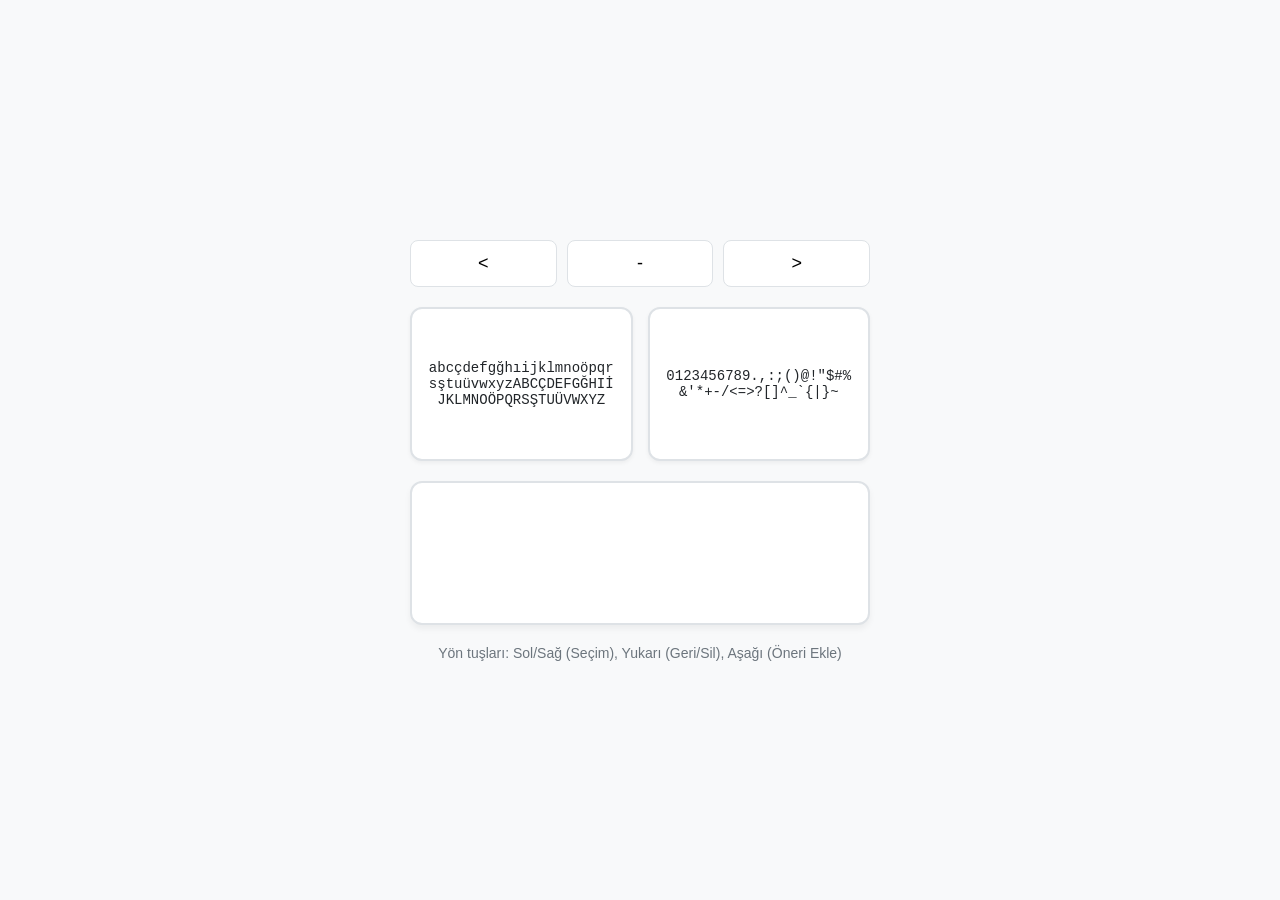
==== index.html @ 802341c4 "feat: UX improvements, keyboard navigation, and word suggestion system" ====
<!DOCTYPE html>
<html lang="tr">
<head>
    <meta charset="UTF-8">
    <meta name="viewport" content="width=device-width, initial-scale=1.0, maximum-scale=1.0, user-scalable=no">
    <title>texit</title>
    <style>
        :root {
            --bg-color: #f8f9fa;
            --container-bg: #ffffff;
            --text-color: #212529;
            --border-color: #dee2e6;
            --accent-color: #007bff;
            --hover-bg: #e9ecef;
            --suggestion-color: #adb5bd;
        }

        body {
            margin: 0;
            padding: 0;
            font-family: -apple-system, BlinkMacSystemFont, "Segoe UI", Roboto, sans-serif;
            background-color: var(--bg-color);
            color: var(--text-color);
            display: flex;
            justify-content: center;
            align-items: center;
            min-height: 100vh;
            touch-action: manipulation;
        }

        .container {
            width: 100%;
            max-width: 500px;
            padding: 20px;
            box-sizing: border-box;
            text-align: center;
        }

        .controls {
            display: flex;
            justify-content: space-between;
            margin-bottom: 20px;
            gap: 10px;
        }

        button {
            padding: 12px 24px;
            font-size: 18px;
            cursor: pointer;
            background-color: var(--container-bg);
            border: 1px solid var(--border-color);
            border-radius: 8px;
            transition: all 0.2s;
            flex: 1;
        }

        button:active {
            background-color: var(--hover-bg);
            transform: translateY(2px);
        }

        .selection-boxes {
            display: flex;
            gap: 15px;
            margin-bottom: 20px;
        }

        .box {
            flex: 1;
            min-height: 120px;
            border: 2px solid var(--border-color);
            border-radius: 12px;
            background-color: var(--container-bg);
            padding: 15px;
            display: flex;
            justify-content: center;
            align-items: center;
            font-family: 'Courier New', Courier, monospace;
            font-size: 14px;
            word-break: break-all;
            cursor: pointer;
            transition: border-color 0.2s;
            overflow: hidden;
            box-shadow: 0 2px 4px rgba(0,0,0,0.05);
        }

        .box:hover {
            border-color: var(--accent-color);
        }

        .text-area-container {
            position: relative;
            background-color: var(--container-bg);
            border: 2px solid var(--border-color);
            border-radius: 12px;
            padding: 20px;
            min-height: 100px;
            text-align: left;
            font-size: 20px;
            word-wrap: break-word;
            box-shadow: 0 4px 6px rgba(0,0,0,0.05);
        }

        #possible_text {
            white-space: pre-wrap;
            position: relative;
            z-index: 2;
        }

        #suggestion_text {
            color: var(--suggestion-color);
            position: absolute;
            z-index: 1;
        }

        .instruction {
            margin-top: 20px;
            font-size: 14px;
            color: #6c757d;
        }
    </style>
</head>
<body>
    <div class="container">
        <div class="controls">
            <button onclick="texit(0)">&lt;</button>
            <button onclick="reset()">-</button>
            <button onclick="texit(1)">&gt;</button>
        </div>

        <div class="selection-boxes">
            <div id="possible_group_0" class="box" onclick="texit(0)"></div>
            <div id="possible_group_1" class="box" onclick="texit(1)"></div>
        </div>

        <div class="text-area-container" onclick="reset()">
            <span id="possible_text"></span><span id="suggestion_text"></span>
        </div>

        <div class="instruction">
            Yön tuşları: Sol/Sağ (Seçim), Yukarı (Geri/Sil), Aşağı (Öneri Ekle)
        </div>
    </div>

    <script>
        const dictionary = ["merhaba", "nasılsın", "teşekkürler", "lütfen", "günaydın", "iyi", "akşamlar", "evet", "hayır", "tamam", "belki", "görüşürüz", "selam", "deneme", "kelime", "yazmak", "harika", "süper", "test"];

        const initialChars = [
            [
                "abcçdefgğhıijklmnoöpqrsştuüvwxyz",
                "ABCÇDEFGĞHIİJKLMNOÖPQRSŞTUÜVWXYZ"
            ],
            [
                "0123456789", 
                [
                    ".,:;()@!\"", 
                    "$#%&'*+-/<=>?[\]^_`{|}~"
                ]
            ]
        ];

        let active_texit = initialChars;
        let history_stack = [];
        let current_text = "";

        function array2char(o) {
            let t = "";
            if (Array.isArray(o)) {
                for (let i = 0; i < o.length; i++) t += array2char(o[i]);
            } else {
                t += o;
            }
            return t;
        }

        function div_active_texit() {
            if (active_texit.length === 2) return active_texit;
            
            const middle_i = Math.floor(active_texit.length / 2);
            let a1 = [];
            let a2 = [];
            for (let i = 0; i < active_texit.length; i++) {
                if (i < middle_i) a1.push(active_texit[i]);
                else a2.push(active_texit[i]);
            }
            return [a1, a2];
        }

        function texit(i) {
            const groups = div_active_texit();
            if (i === 0 || i === 1) {
                history_stack.push(active_texit);
                active_texit = groups[i];
                const content = array2char(active_texit);
                
                if (content.length === 1) {
                    current_text += content;
                    active_texit = initialChars;
                    history_stack = [];
                }
                render();
            }
        }

        function reset() {
            active_texit = initialChars;
            history_stack = [];
            render();
        }

        function goBack() {
            if (history_stack.length > 0) {
                active_texit = history_stack.pop();
            } else if (current_text.length > 0) {
                current_text = current_text.slice(0, -1);
            }
            render();
        }

        function getSuggestion() {
            const words = current_text.split(/\s+/);
            const lastWord = words[words.length - 1].toLowerCase();
            
            if (lastWord.length === 0) return "";
            
            const match = dictionary.find(word => word.startsWith(lastWord));
            if (match && match !== lastWord) {
                return match.slice(lastWord.length);
            }
            return "";
        }

        function applySuggestion() {
            const suggestion = getSuggestion();
            if (suggestion) {
                current_text += suggestion + " ";
                reset();
            }
        }

        function render() {
            const texits = div_active_texit();
            document.getElementById("possible_group_0").textContent = array2char(texits[0]);
            document.getElementById("possible_group_1").textContent = array2char(texits[1]);
            document.getElementById("possible_text").textContent = current_text;
            document.getElementById("suggestion_text").textContent = getSuggestion();
        }

        window.addEventListener('keydown', (e) => {
            switch(e.key) {
                case 'ArrowLeft':
                    texit(0);
                    break;
                case 'ArrowRight':
                    texit(1);
                    break;
                case 'ArrowUp':
                    goBack();
                    break;
                case 'ArrowDown':
                    applySuggestion();
                    break;
            }
        });

        render();
    </script>
</body>
</html>
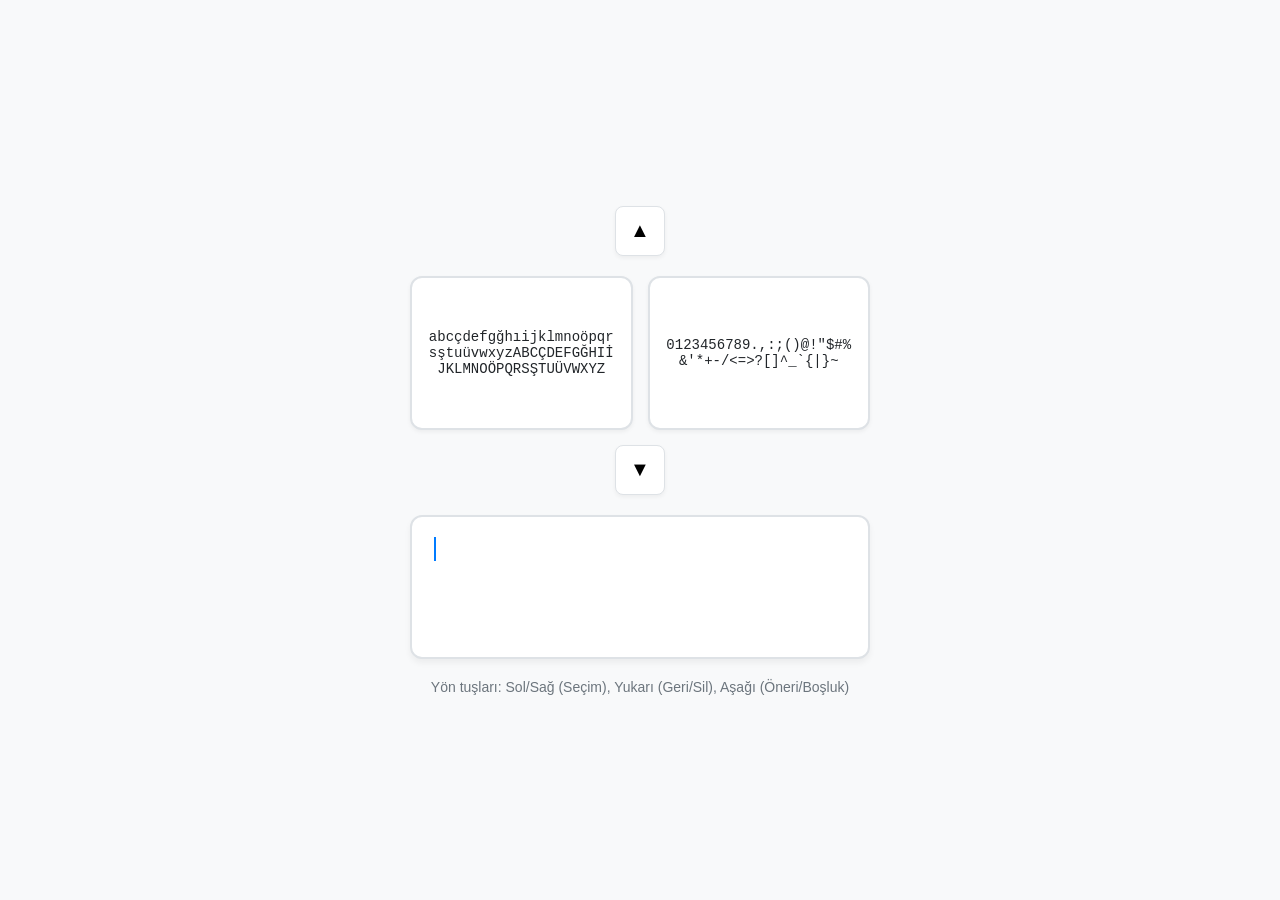
==== commit 43f6cec4: "style: add animated cursor and update UI buttons, feat: add space insertion at root" ====
--- a/index.html
+++ b/index.html
@@ -36,25 +36,34 @@
             text-align: center;
         }
 
-        .controls {
-            display: flex;
-            justify-content: space-between;
+        .controls-top {
+            display: flex;
+            justify-content: center;
             margin-bottom: 20px;
-            gap: 10px;
-        }
-
-        button {
-            padding: 12px 24px;
-            font-size: 18px;
+        }
+
+        .controls-bottom {
+            display: flex;
+            justify-content: center;
+            margin-bottom: 20px;
+        }
+
+        .square-btn {
+            width: 50px;
+            height: 50px;
+            font-size: 20px;
             cursor: pointer;
             background-color: var(--container-bg);
             border: 1px solid var(--border-color);
             border-radius: 8px;
+            display: flex;
+            justify-content: center;
+            align-items: center;
             transition: all 0.2s;
-            flex: 1;
-        }
-
-        button:active {
+            box-shadow: 0 2px 4px rgba(0,0,0,0.05);
+        }
+
+        .square-btn:active {
             background-color: var(--hover-bg);
             transform: translateY(2px);
         }
@@ -62,7 +71,7 @@
         .selection-boxes {
             display: flex;
             gap: 15px;
-            margin-bottom: 20px;
+            margin-bottom: 15px;
         }
 
         .box {
@@ -99,6 +108,9 @@
             font-size: 20px;
             word-wrap: break-word;
             box-shadow: 0 4px 6px rgba(0,0,0,0.05);
+            display: flex;
+            align-items: flex-start;
+            flex-wrap: wrap;
         }
 
         #possible_text {
@@ -109,8 +121,23 @@
 
         #suggestion_text {
             color: var(--suggestion-color);
-            position: absolute;
+            position: relative;
             z-index: 1;
+        }
+
+        .cursor {
+            display: inline-block;
+            width: 2px;
+            height: 24px;
+            background-color: var(--accent-color);
+            margin-left: 2px;
+            animation: blink 1s infinite;
+            vertical-align: middle;
+        }
+
+        @keyframes blink {
+            0%, 100% { opacity: 1; }
+            50% { opacity: 0; }
         }
 
         .instruction {
@@ -122,10 +149,8 @@
 </head>
 <body>
     <div class="container">
-        <div class="controls">
-            <button onclick="texit(0)">&lt;</button>
-            <button onclick="reset()">-</button>
-            <button onclick="texit(1)">&gt;</button>
+        <div class="controls-top">
+            <button class="square-btn" onclick="goBack()">▲</button>
         </div>
 
         <div class="selection-boxes">
@@ -133,12 +158,16 @@
             <div id="possible_group_1" class="box" onclick="texit(1)"></div>
         </div>
 
+        <div class="controls-bottom">
+            <button class="square-btn" onclick="applySuggestion()">▼</button>
+        </div>
+
         <div class="text-area-container" onclick="reset()">
-            <span id="possible_text"></span><span id="suggestion_text"></span>
+            <span id="possible_text"></span><span id="suggestion_text"></span><span class="cursor"></span>
         </div>
 
         <div class="instruction">
-            Yön tuşları: Sol/Sağ (Seçim), Yukarı (Geri/Sil), Aşağı (Öneri Ekle)
+            Yön tuşları: Sol/Sağ (Seçim), Yukarı (Geri/Sil), Aşağı (Öneri/Boşluk)
         </div>
     </div>
 
@@ -235,7 +264,12 @@
             if (suggestion) {
                 current_text += suggestion + " ";
                 reset();
-            }
+            } else if (history_stack.length === 0) {
+                // Root'taysa ve öneri yoksa boşluk ekle
+                current_text += " ";
+                reset();
+            }
+            render();
         }
 
         function render() {
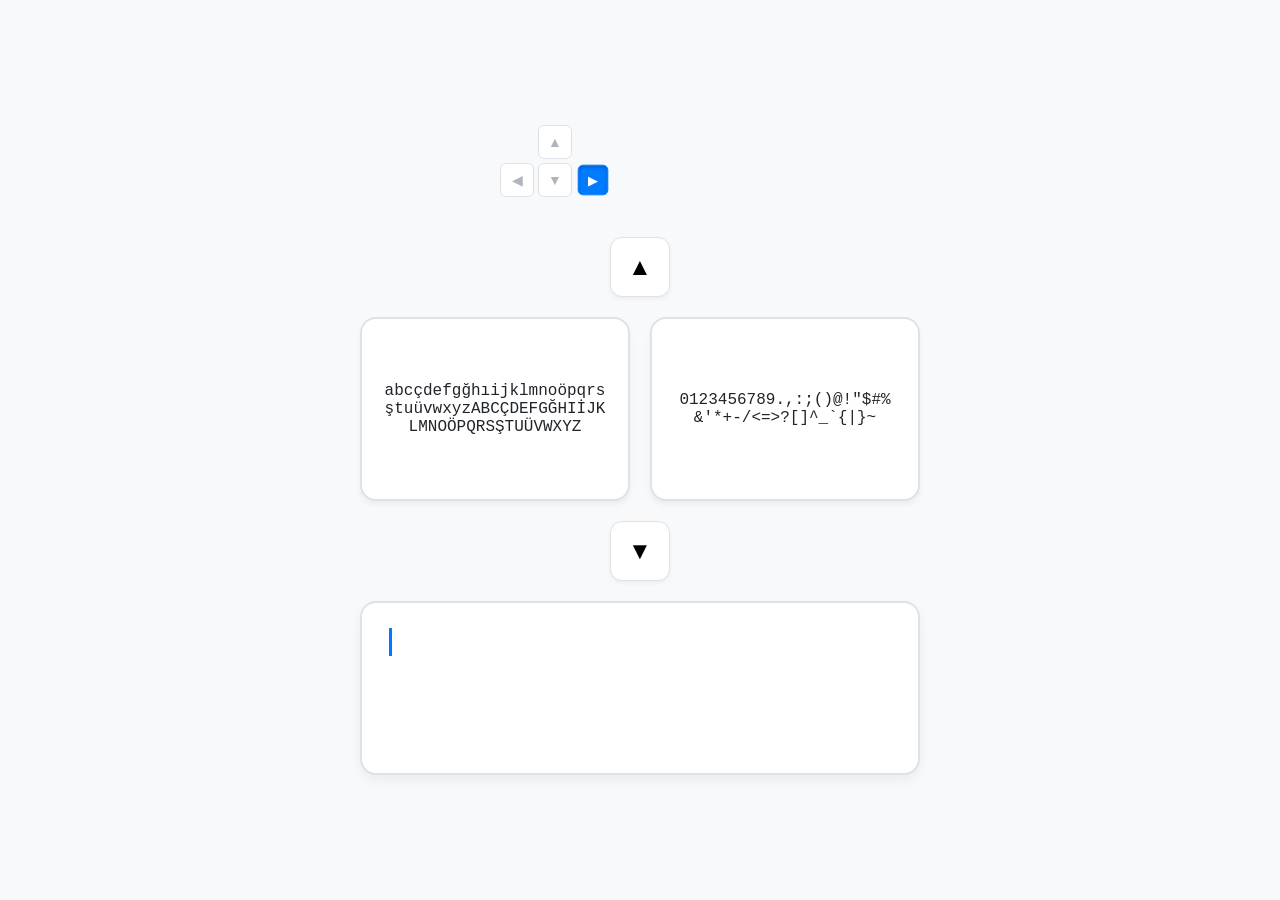
==== commit 5ec2a3a5: "feat: interactive title simulation and keyboard layout guide" ====
--- a/index.html
+++ b/index.html
@@ -13,6 +13,8 @@
             --accent-color: #007bff;
             --hover-bg: #e9ecef;
             --suggestion-color: #adb5bd;
+            --key-gray: #dee2e6;
+            --key-active: #007bff;
         }
 
         body {
@@ -30,32 +32,79 @@
 
         .container {
             width: 100%;
-            max-width: 500px;
+            max-width: 600px;
             padding: 20px;
             box-sizing: border-box;
             text-align: center;
         }
 
-        .controls-top {
+        /* Başlık ve Klavye Dizilimi */
+        .header-container {
+            display: flex;
+            align-items: center;
+            justify-content: center;
+            gap: 20px;
+            margin-bottom: 40px;
+        }
+
+        .keyboard-layout {
+            display: grid;
+            grid-template-areas: 
+                ". up ."
+                "left down right";
+            gap: 4px;
+        }
+
+        .key-icon {
+            width: 32px;
+            height: 32px;
+            border: 1px solid var(--key-gray);
+            border-radius: 6px;
+            display: flex;
+            justify-content: center;
+            align-items: center;
+            font-size: 14px;
+            color: var(--suggestion-color);
+            background: white;
+            transition: all 0.1s;
+        }
+
+        .key-up { grid-area: up; }
+        .key-left { grid-area: left; }
+        .key-down { grid-area: down; }
+        .key-right { grid-area: right; }
+
+        .key-icon.active {
+            background-color: var(--key-active);
+            color: white;
+            border-color: var(--key-active);
+            transform: scale(0.9);
+            box-shadow: inset 0 2px 4px rgba(0,0,0,0.2);
+        }
+
+        #title-display {
+            font-size: 42px;
+            font-weight: bold;
+            margin: 0;
+            min-width: 150px;
+            text-align: left;
+            font-family: 'Courier New', Courier, monospace;
+        }
+
+        .controls-top, .controls-bottom {
             display: flex;
             justify-content: center;
             margin-bottom: 20px;
         }
 
-        .controls-bottom {
-            display: flex;
-            justify-content: center;
-            margin-bottom: 20px;
-        }
-
         .square-btn {
-            width: 50px;
-            height: 50px;
-            font-size: 20px;
+            width: 60px;
+            height: 60px;
+            font-size: 24px;
             cursor: pointer;
             background-color: var(--container-bg);
             border: 1px solid var(--border-color);
-            border-radius: 8px;
+            border-radius: 12px;
             display: flex;
             justify-content: center;
             align-items: center;
@@ -70,27 +119,27 @@
 
         .selection-boxes {
             display: flex;
-            gap: 15px;
-            margin-bottom: 15px;
+            gap: 20px;
+            margin-bottom: 20px;
         }
 
         .box {
             flex: 1;
-            min-height: 120px;
+            min-height: 140px;
             border: 2px solid var(--border-color);
-            border-radius: 12px;
+            border-radius: 16px;
             background-color: var(--container-bg);
-            padding: 15px;
+            padding: 20px;
             display: flex;
             justify-content: center;
             align-items: center;
             font-family: 'Courier New', Courier, monospace;
-            font-size: 14px;
+            font-size: 16px;
             word-break: break-all;
             cursor: pointer;
             transition: border-color 0.2s;
             overflow: hidden;
-            box-shadow: 0 2px 4px rgba(0,0,0,0.05);
+            box-shadow: 0 4px 6px rgba(0,0,0,0.05);
         }
 
         .box:hover {
@@ -101,13 +150,13 @@
             position: relative;
             background-color: var(--container-bg);
             border: 2px solid var(--border-color);
-            border-radius: 12px;
-            padding: 20px;
-            min-height: 100px;
+            border-radius: 16px;
+            padding: 25px;
+            min-height: 120px;
             text-align: left;
-            font-size: 20px;
+            font-size: 22px;
             word-wrap: break-word;
-            box-shadow: 0 4px 6px rgba(0,0,0,0.05);
+            box-shadow: 0 6px 12px rgba(0,0,0,0.05);
             display: flex;
             align-items: flex-start;
             flex-wrap: wrap;
@@ -127,8 +176,8 @@
 
         .cursor {
             display: inline-block;
-            width: 2px;
-            height: 24px;
+            width: 3px;
+            height: 28px;
             background-color: var(--accent-color);
             margin-left: 2px;
             animation: blink 1s infinite;
@@ -140,34 +189,44 @@
             50% { opacity: 0; }
         }
 
-        .instruction {
-            margin-top: 20px;
-            font-size: 14px;
-            color: #6c757d;
+        .char-pop {
+            animation: pop 0.3s ease-out;
+            display: inline-block;
+        }
+
+        @keyframes pop {
+            0% { transform: scale(1.5); color: var(--accent-color); }
+            100% { transform: scale(1); color: inherit; }
         }
     </style>
 </head>
 <body>
     <div class="container">
+        <div class="header-container">
+            <div class="keyboard-layout">
+                <div id="key-up" class="key-icon key-up">▲</div>
+                <div id="key-left" class="key-icon key-left">◀</div>
+                <div id="key-down" class="key-icon key-down">▼</div>
+                <div id="key-right" class="key-icon key-right">▶</div>
+            </div>
+            <h1 id="title-display"></h1>
+        </div>
+
         <div class="controls-top">
-            <button class="square-btn" onclick="goBack()">▲</button>
+            <button class="square-btn" id="btn-up" onclick="handleInput('ArrowUp')">▲</button>
         </div>
 
         <div class="selection-boxes">
-            <div id="possible_group_0" class="box" onclick="texit(0)"></div>
-            <div id="possible_group_1" class="box" onclick="texit(1)"></div>
+            <div id="possible_group_0" class="box" onclick="handleInput('ArrowLeft')"></div>
+            <div id="possible_group_1" class="box" onclick="handleInput('ArrowRight')"></div>
         </div>
 
         <div class="controls-bottom">
-            <button class="square-btn" onclick="applySuggestion()">▼</button>
+            <button class="square-btn" id="btn-down" onclick="handleInput('ArrowDown')">▼</button>
         </div>
 
         <div class="text-area-container" onclick="reset()">
             <span id="possible_text"></span><span id="suggestion_text"></span><span class="cursor"></span>
-        </div>
-
-        <div class="instruction">
-            Yön tuşları: Sol/Sağ (Seçim), Yukarı (Geri/Sil), Aşağı (Öneri/Boşluk)
         </div>
     </div>
 
@@ -188,9 +247,68 @@
             ]
         ];
 
+        // "textit" yazım yolu (Sol: 0, Sağ: 1)
+        // t: 0, 1, 0, 0, 0, 1
+        // e: 0, 0, 0, 1, 0, 0
+        // x: 0, 0, 1, 0, 1, 1
+        // i: 0, 0, 0, 1, 0, 1
+        // t: 0, 1, 0, 0, 0, 1
+        const typingSequence = {
+            't': [0, 1, 0, 0, 0, 1],
+            'e': [0, 0, 0, 1, 0, 0],
+            'x': [0, 0, 1, 0, 1, 1],
+            'i': [0, 0, 0, 1, 0, 1]
+        };
+
         let active_texit = initialChars;
         let history_stack = [];
         let current_text = "";
+        let down_arrow_count = 0;
+        let isTypingAnimation = true;
+
+        const titleEl = document.getElementById('title-display');
+        const mainTitle = "textit";
+
+        async function animateKeyVisual(keyIdx) {
+            const keyName = keyIdx === 0 ? 'key-left' : 'key-right';
+            const el = document.getElementById(keyName);
+            el.classList.add('active');
+            await new Promise(r => setTimeout(r, 150));
+            el.classList.remove('active');
+        }
+
+        async function animateTitle() {
+            if (!isTypingAnimation) return;
+            titleEl.textContent = "";
+            
+            for(let char of mainTitle) {
+                if (!isTypingAnimation) break;
+                
+                // Harf için tuş kombinasyonunu simüle et
+                const seq = typingSequence[char] || typingSequence['t'];
+                for(let step of seq) {
+                    if (!isTypingAnimation) break;
+                    await animateKeyVisual(step);
+                    await new Promise(r => setTimeout(r, 50));
+                }
+                
+                titleEl.textContent += char;
+                await new Promise(r => setTimeout(r, 400));
+            }
+            
+            if (isTypingAnimation) {
+                await new Promise(r => setTimeout(r, 2000));
+                for(let i=mainTitle.length; i>=0; i--) {
+                    if (!isTypingAnimation) break;
+                    titleEl.textContent = mainTitle.slice(0, i);
+                    await new Promise(r => setTimeout(r, 100));
+                }
+                await new Promise(r => setTimeout(r, 500));
+                animateTitle();
+            }
+        }
+
+        animateTitle();
 
         function array2char(o) {
             let t = "";
@@ -204,7 +322,6 @@
 
         function div_active_texit() {
             if (active_texit.length === 2) return active_texit;
-            
             const middle_i = Math.floor(active_texit.length / 2);
             let a1 = [];
             let a2 = [];
@@ -215,20 +332,82 @@
             return [a1, a2];
         }
 
+        function handleInput(key) {
+            animateInputKey(key);
+            if (key !== 'ArrowDown') down_arrow_count = 0;
+
+            switch(key) {
+                case 'ArrowLeft': texit(0); break;
+                case 'ArrowRight': texit(1); break;
+                case 'ArrowUp': goBack(); break;
+                case 'ArrowDown': handleDownKey(); break;
+            }
+        }
+
+        function animateInputKey(key) {
+            const id = 'key-' + key.replace('Arrow', '').toLowerCase();
+            const el = document.getElementById(id);
+            if (el) {
+                el.classList.add('active');
+                setTimeout(() => el.classList.remove('active'), 150);
+            }
+        }
+
         function texit(i) {
             const groups = div_active_texit();
-            if (i === 0 || i === 1) {
-                history_stack.push(active_texit);
-                active_texit = groups[i];
-                const content = array2char(active_texit);
-                
-                if (content.length === 1) {
-                    current_text += content;
-                    active_texit = initialChars;
-                    history_stack = [];
-                }
-                render();
-            }
+            history_stack.push(active_texit);
+            active_texit = groups[i];
+            const content = array2char(active_texit);
+            
+            if (content.length === 1) {
+                addCharToTitle(content);
+                current_text += content;
+                active_texit = initialChars;
+                history_stack = [];
+            }
+            render();
+        }
+
+        function addCharToTitle(char) {
+            if (isTypingAnimation) {
+                isTypingAnimation = false;
+                titleEl.textContent = "";
+            }
+            const span = document.createElement('span');
+            span.textContent = char;
+            span.className = 'char-pop';
+            titleEl.appendChild(span);
+        }
+
+        function handleDownKey() {
+            down_arrow_count++;
+            if (down_arrow_count >= 6) {
+                fullReset();
+                return;
+            }
+
+            const suggestion = getSuggestion();
+            if (suggestion) {
+                const parts = suggestion.split('');
+                parts.forEach(c => addCharToTitle(c));
+                addCharToTitle(' ');
+                current_text += suggestion + " ";
+                reset();
+            } else if (history_stack.length === 0) {
+                addCharToTitle(' ');
+                current_text += " ";
+                reset();
+            }
+            render();
+        }
+
+        function fullReset() {
+            current_text = "";
+            titleEl.innerHTML = "";
+            isTypingAnimation = true;
+            down_arrow_count = 0;
+            reset();
+            animateTitle();
         }
 
         function reset() {
@@ -242,6 +421,11 @@
                 active_texit = history_stack.pop();
             } else if (current_text.length > 0) {
                 current_text = current_text.slice(0, -1);
+                if (titleEl.lastChild) titleEl.removeChild(titleEl.lastChild);
+                if (titleEl.childNodes.length === 0) {
+                    isTypingAnimation = true;
+                    animateTitle();
+                }
             }
             render();
         }
@@ -249,27 +433,9 @@
         function getSuggestion() {
             const words = current_text.split(/\s+/);
             const lastWord = words[words.length - 1].toLowerCase();
-            
             if (lastWord.length === 0) return "";
-            
             const match = dictionary.find(word => word.startsWith(lastWord));
-            if (match && match !== lastWord) {
-                return match.slice(lastWord.length);
-            }
-            return "";
-        }
-
-        function applySuggestion() {
-            const suggestion = getSuggestion();
-            if (suggestion) {
-                current_text += suggestion + " ";
-                reset();
-            } else if (history_stack.length === 0) {
-                // Root'taysa ve öneri yoksa boşluk ekle
-                current_text += " ";
-                reset();
-            }
-            render();
+            return (match && match !== lastWord) ? match.slice(lastWord.length) : "";
         }
 
         function render() {
@@ -281,19 +447,9 @@
         }
 
         window.addEventListener('keydown', (e) => {
-            switch(e.key) {
-                case 'ArrowLeft':
-                    texit(0);
-                    break;
-                case 'ArrowRight':
-                    texit(1);
-                    break;
-                case 'ArrowUp':
-                    goBack();
-                    break;
-                case 'ArrowDown':
-                    applySuggestion();
-                    break;
+            if (['ArrowLeft', 'ArrowRight', 'ArrowUp', 'ArrowDown'].includes(e.key)) {
+                e.preventDefault();
+                handleInput(e.key);
             }
         });
 
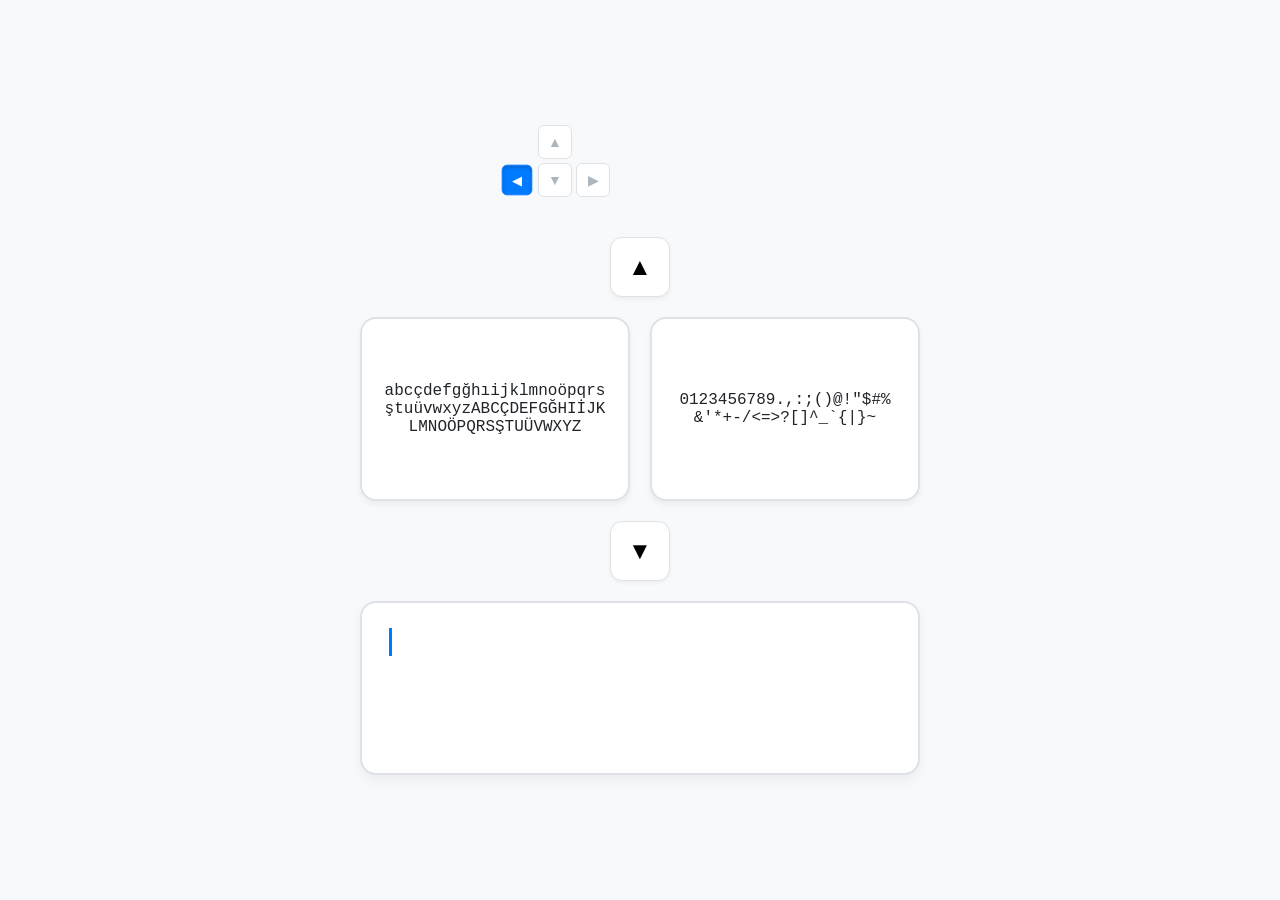
==== commit fa7e5489: "feat: decouple text entry from title animation and reorganize code sections" ====
--- a/index.html
+++ b/index.html
@@ -1,5 +1,6 @@
 <!DOCTYPE html>
 <html lang="tr">
+
 <head>
     <meta charset="UTF-8">
     <meta name="viewport" content="width=device-width, initial-scale=1.0, maximum-scale=1.0, user-scalable=no">
@@ -49,7 +50,7 @@
 
         .keyboard-layout {
             display: grid;
-            grid-template-areas: 
+            grid-template-areas:
                 ". up ."
                 "left down right";
             gap: 4px;
@@ -69,17 +70,28 @@
             transition: all 0.1s;
         }
 
-        .key-up { grid-area: up; }
-        .key-left { grid-area: left; }
-        .key-down { grid-area: down; }
-        .key-right { grid-area: right; }
+        .key-up {
+            grid-area: up;
+        }
+
+        .key-left {
+            grid-area: left;
+        }
+
+        .key-down {
+            grid-area: down;
+        }
+
+        .key-right {
+            grid-area: right;
+        }
 
         .key-icon.active {
             background-color: var(--key-active);
             color: white;
             border-color: var(--key-active);
             transform: scale(0.9);
-            box-shadow: inset 0 2px 4px rgba(0,0,0,0.2);
+            box-shadow: inset 0 2px 4px rgba(0, 0, 0, 0.2);
         }
 
         #title-display {
@@ -91,7 +103,8 @@
             font-family: 'Courier New', Courier, monospace;
         }
 
-        .controls-top, .controls-bottom {
+        .controls-top,
+        .controls-bottom {
             display: flex;
             justify-content: center;
             margin-bottom: 20px;
@@ -109,7 +122,7 @@
             justify-content: center;
             align-items: center;
             transition: all 0.2s;
-            box-shadow: 0 2px 4px rgba(0,0,0,0.05);
+            box-shadow: 0 2px 4px rgba(0, 0, 0, 0.05);
         }
 
         .square-btn:active {
@@ -139,7 +152,7 @@
             cursor: pointer;
             transition: border-color 0.2s;
             overflow: hidden;
-            box-shadow: 0 4px 6px rgba(0,0,0,0.05);
+            box-shadow: 0 4px 6px rgba(0, 0, 0, 0.05);
         }
 
         .box:hover {
@@ -156,7 +169,7 @@
             text-align: left;
             font-size: 22px;
             word-wrap: break-word;
-            box-shadow: 0 6px 12px rgba(0,0,0,0.05);
+            box-shadow: 0 6px 12px rgba(0, 0, 0, 0.05);
             display: flex;
             align-items: flex-start;
             flex-wrap: wrap;
@@ -185,8 +198,15 @@
         }
 
         @keyframes blink {
-            0%, 100% { opacity: 1; }
-            50% { opacity: 0; }
+
+            0%,
+            100% {
+                opacity: 1;
+            }
+
+            50% {
+                opacity: 0;
+            }
         }
 
         .char-pop {
@@ -195,11 +215,19 @@
         }
 
         @keyframes pop {
-            0% { transform: scale(1.5); color: var(--accent-color); }
-            100% { transform: scale(1); color: inherit; }
+            0% {
+                transform: scale(1.5);
+                color: var(--accent-color);
+            }
+
+            100% {
+                transform: scale(1);
+                color: inherit;
+            }
         }
     </style>
 </head>
+
 <body>
     <div class="container">
         <div class="header-container">
@@ -239,76 +267,19 @@
                 "ABCÇDEFGĞHIİJKLMNOÖPQRSŞTUÜVWXYZ"
             ],
             [
-                "0123456789", 
+                "0123456789",
                 [
-                    ".,:;()@!\"", 
+                    ".,:;()@!\"",
                     "$#%&'*+-/<=>?[\]^_`{|}~"
                 ]
             ]
         ];
 
-        // "textit" yazım yolu (Sol: 0, Sağ: 1)
-        // t: 0, 1, 0, 0, 0, 1
-        // e: 0, 0, 0, 1, 0, 0
-        // x: 0, 0, 1, 0, 1, 1
-        // i: 0, 0, 0, 1, 0, 1
-        // t: 0, 1, 0, 0, 0, 1
-        const typingSequence = {
-            't': [0, 1, 0, 0, 0, 1],
-            'e': [0, 0, 0, 1, 0, 0],
-            'x': [0, 0, 1, 0, 1, 1],
-            'i': [0, 0, 0, 1, 0, 1]
-        };
-
         let active_texit = initialChars;
         let history_stack = [];
         let current_text = "";
-        let down_arrow_count = 0;
-        let isTypingAnimation = true;
-
-        const titleEl = document.getElementById('title-display');
-        const mainTitle = "textit";
-
-        async function animateKeyVisual(keyIdx) {
-            const keyName = keyIdx === 0 ? 'key-left' : 'key-right';
-            const el = document.getElementById(keyName);
-            el.classList.add('active');
-            await new Promise(r => setTimeout(r, 150));
-            el.classList.remove('active');
-        }
-
-        async function animateTitle() {
-            if (!isTypingAnimation) return;
-            titleEl.textContent = "";
-            
-            for(let char of mainTitle) {
-                if (!isTypingAnimation) break;
-                
-                // Harf için tuş kombinasyonunu simüle et
-                const seq = typingSequence[char] || typingSequence['t'];
-                for(let step of seq) {
-                    if (!isTypingAnimation) break;
-                    await animateKeyVisual(step);
-                    await new Promise(r => setTimeout(r, 50));
-                }
-                
-                titleEl.textContent += char;
-                await new Promise(r => setTimeout(r, 400));
-            }
-            
-            if (isTypingAnimation) {
-                await new Promise(r => setTimeout(r, 2000));
-                for(let i=mainTitle.length; i>=0; i--) {
-                    if (!isTypingAnimation) break;
-                    titleEl.textContent = mainTitle.slice(0, i);
-                    await new Promise(r => setTimeout(r, 100));
-                }
-                await new Promise(r => setTimeout(r, 500));
-                animateTitle();
-            }
-        }
-
-        animateTitle();
+
+
 
         function array2char(o) {
             let t = "";
@@ -333,23 +304,11 @@
         }
 
         function handleInput(key) {
-            animateInputKey(key);
-            if (key !== 'ArrowDown') down_arrow_count = 0;
-
-            switch(key) {
+            switch (key) {
                 case 'ArrowLeft': texit(0); break;
                 case 'ArrowRight': texit(1); break;
                 case 'ArrowUp': goBack(); break;
                 case 'ArrowDown': handleDownKey(); break;
-            }
-        }
-
-        function animateInputKey(key) {
-            const id = 'key-' + key.replace('Arrow', '').toLowerCase();
-            const el = document.getElementById(id);
-            if (el) {
-                el.classList.add('active');
-                setTimeout(() => el.classList.remove('active'), 150);
             }
         }
 
@@ -358,61 +317,12 @@
             history_stack.push(active_texit);
             active_texit = groups[i];
             const content = array2char(active_texit);
-            
+
             if (content.length === 1) {
-                addCharToTitle(content);
                 current_text += content;
                 active_texit = initialChars;
                 history_stack = [];
             }
-            render();
-        }
-
-        function addCharToTitle(char) {
-            if (isTypingAnimation) {
-                isTypingAnimation = false;
-                titleEl.textContent = "";
-            }
-            const span = document.createElement('span');
-            span.textContent = char;
-            span.className = 'char-pop';
-            titleEl.appendChild(span);
-        }
-
-        function handleDownKey() {
-            down_arrow_count++;
-            if (down_arrow_count >= 6) {
-                fullReset();
-                return;
-            }
-
-            const suggestion = getSuggestion();
-            if (suggestion) {
-                const parts = suggestion.split('');
-                parts.forEach(c => addCharToTitle(c));
-                addCharToTitle(' ');
-                current_text += suggestion + " ";
-                reset();
-            } else if (history_stack.length === 0) {
-                addCharToTitle(' ');
-                current_text += " ";
-                reset();
-            }
-            render();
-        }
-
-        function fullReset() {
-            current_text = "";
-            titleEl.innerHTML = "";
-            isTypingAnimation = true;
-            down_arrow_count = 0;
-            reset();
-            animateTitle();
-        }
-
-        function reset() {
-            active_texit = initialChars;
-            history_stack = [];
             render();
         }
 
@@ -421,12 +331,26 @@
                 active_texit = history_stack.pop();
             } else if (current_text.length > 0) {
                 current_text = current_text.slice(0, -1);
-                if (titleEl.lastChild) titleEl.removeChild(titleEl.lastChild);
-                if (titleEl.childNodes.length === 0) {
-                    isTypingAnimation = true;
-                    animateTitle();
-                }
-            }
+            }
+            render();
+        }
+
+        function handleDownKey() {
+            const suggestion = getSuggestion();
+            if (suggestion) {
+                const parts = suggestion.split('');
+                current_text += suggestion + " ";
+                reset();
+            } else if (history_stack.length === 0) {
+                current_text += " ";
+                reset();
+            }
+            render();
+        }
+
+        function reset() {
+            active_texit = initialChars;
+            history_stack = [];
             render();
         }
 
@@ -454,6 +378,87 @@
         });
 
         render();
+
+
+
+
+        // SECTION (TITLE and animation) {
+        const mainTitle = "textit";
+
+        function getPath(targetChar, group = initialChars) {
+            const content = array2char(group);
+            if (!content.includes(targetChar)) return null;
+            if (content.length === 1) return [];
+
+            let leftGroup, rightGroup;
+            if (group.length === 2) {
+                leftGroup = group[0];
+                rightGroup = group[1];
+            } else {
+                const middle = Math.floor(group.length / 2);
+                leftGroup = group.slice(0, middle);
+                rightGroup = group.slice(middle);
+            }
+
+            const leftPath = getPath(targetChar, leftGroup);
+            if (leftPath !== null) return [0, ...leftPath];
+
+            const rightPath = getPath(targetChar, rightGroup);
+            if (rightPath !== null) return [1, ...rightPath];
+
+            return null;
+        }
+
+        // Typing sequence dinamik olarak oluşturuluyor
+        const typingSequence = {};
+        mainTitle.split('').forEach(char => {
+            if (!typingSequence[char]) {
+                typingSequence[char] = getPath(char);
+            }
+        });
+
+
+        const titleEl = document.getElementById('title-display');
+
+        async function animateKeyVisual(keyName) {
+            const el = document.getElementById(keyName);
+            el.classList.add('active');
+            await new Promise(r => setTimeout(r, 150));
+            el.classList.remove('active');
+        }
+
+        async function animateTitle() {
+            titleEl.textContent = "";
+
+            for (let char of mainTitle) {
+                // Harf için tuş kombinasyonunu simüle et
+                const seq = typingSequence[char];
+                for (let step of seq) {
+                    const keyName = step === 0 ? 'key-left' : 'key-right';
+                    await animateKeyVisual(keyName);
+                    await new Promise(r => setTimeout(r, 50));
+                }
+
+                titleEl.textContent += char;
+                await new Promise(r => setTimeout(r, 400));
+            }
+
+            await new Promise(r => setTimeout(r, 2000));
+
+            for (let i = mainTitle.length; i >= 0; i--) {
+                titleEl.textContent = mainTitle.slice(0, i);
+                await animateKeyVisual("key-up");
+                await new Promise(r => setTimeout(r, 100));
+            }
+
+            await new Promise(r => setTimeout(r, 500));
+            animateTitle();
+        }
+
+        animateTitle();
+
+        //}
     </script>
 </body>
-</html>
+
+</html>
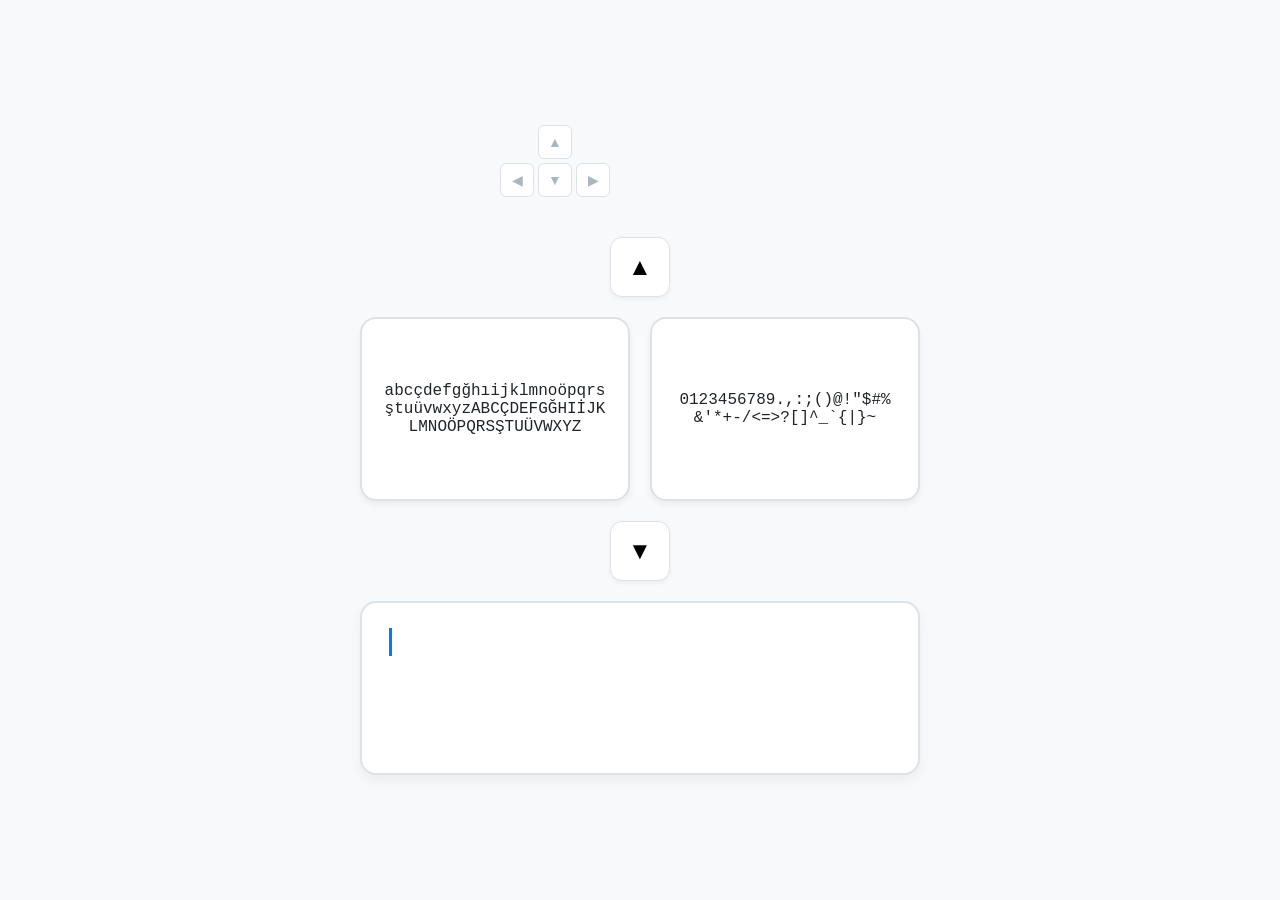
==== commit 36f4eeb4: "docs: localized comments to English and improved code documentation" ====
--- a/index.html
+++ b/index.html
@@ -39,7 +39,8 @@
             text-align: center;
         }
 
-        /* Başlık ve Klavye Dizilimi */
+        /* Header and Keyboard Layout Styles */
+
         .header-container {
             display: flex;
             align-items: center;
@@ -259,6 +260,8 @@
     </div>
 
     <script>
+        // Sample dictionary for word suggestions
+
         const dictionary = ["merhaba", "nasılsın", "teşekkürler", "lütfen", "günaydın", "iyi", "akşamlar", "evet", "hayır", "tamam", "belki", "görüşürüz", "selam", "deneme", "kelime", "yazmak", "harika", "süper", "test"];
 
         const initialChars = [
@@ -275,6 +278,7 @@
             ]
         ];
 
+        // Application state variables
         let active_texit = initialChars;
         let history_stack = [];
         let current_text = "";
@@ -282,6 +286,11 @@
 
 
         function array2char(o) {
+            /**
+             * Recursively flattens an array structure into a string of characters.
+             * @param {Array|string} o The data structure to convert.
+             * @returns {string} Flattened string of all characters.
+             */
             let t = "";
             if (Array.isArray(o)) {
                 for (let i = 0; i < o.length; i++) t += array2char(o[i]);
@@ -304,6 +313,10 @@
         }
 
         function handleInput(key) {
+            /**
+            * Handles keyboard or button input.
+            * @param {string} key Directional key (ArrowLeft, ArrowRight, ArrowUp, ArrowDown)
+            */
             switch (key) {
                 case 'ArrowLeft': texit(0); break;
                 case 'ArrowRight': texit(1); break;
@@ -313,6 +326,10 @@
         }
 
         function texit(i) {
+            /**
+             * Processes a selection (left or right) in the character tree.
+             * @param {number} i Index of selection (0 for left, 1 for right)
+             */
             const groups = div_active_texit();
             history_stack.push(active_texit);
             active_texit = groups[i];
@@ -327,6 +344,9 @@
         }
 
         function goBack() {
+            /**
+             * Navigates back one step in the decision tree or deletes the last character.
+             */
             if (history_stack.length > 0) {
                 active_texit = history_stack.pop();
             } else if (current_text.length > 0) {
@@ -336,6 +356,9 @@
         }
 
         function handleDownKey() {
+            /**
+             * Handles the Down arrow key for word suggestions or adding spaces.
+             */
             const suggestion = getSuggestion();
             if (suggestion) {
                 const parts = suggestion.split('');
@@ -349,12 +372,19 @@
         }
 
         function reset() {
+            /**
+             * Resets the current selection tree to the root.
+             */
             active_texit = initialChars;
             history_stack = [];
             render();
         }
 
         function getSuggestion() {
+            /**
+             * Searches the dictionary for the best match based on the last typed word.
+             * @returns {string} The suggested completion.
+             */
             const words = current_text.split(/\s+/);
             const lastWord = words[words.length - 1].toLowerCase();
             if (lastWord.length === 0) return "";
@@ -363,6 +393,9 @@
         }
 
         function render() {
+            /**
+             * Updates the DOM elements with current character groups and text.
+             */
             const texits = div_active_texit();
             document.getElementById("possible_group_0").textContent = array2char(texits[0]);
             document.getElementById("possible_group_1").textContent = array2char(texits[1]);
@@ -379,13 +412,17 @@
 
         render();
 
-
-
-
-        // SECTION (TITLE and animation) {
+        // --- SECTION (TITLE and animation) --- 
+
         const mainTitle = "textit";
 
         function getPath(targetChar, group = initialChars) {
+            /**
+             * Finds the binary-tree path (0s and 1s) for a given character.
+             * @param {string} targetChar The character to search for.
+             * @param {Array} group The character group to search within.
+             * @returns {Array|null} Array of 0/1 steps or null if not found.
+             */
             const content = array2char(group);
             if (!content.includes(targetChar)) return null;
             if (content.length === 1) return [];
@@ -409,8 +446,9 @@
             return null;
         }
 
-        // Typing sequence dinamik olarak oluşturuluyor
+        // Dynamically build the typing sequence for the main title
         const typingSequence = {};
+
         mainTitle.split('').forEach(char => {
             if (!typingSequence[char]) {
                 typingSequence[char] = getPath(char);
@@ -431,7 +469,8 @@
             titleEl.textContent = "";
 
             for (let char of mainTitle) {
-                // Harf için tuş kombinasyonunu simüle et
+                // Simulate key combinations for each character
+
                 const seq = typingSequence[char];
                 for (let step of seq) {
                     const keyName = step === 0 ? 'key-left' : 'key-right';
@@ -458,6 +497,51 @@
         animateTitle();
 
         //}
+
+
+
+        // --- SECTION (TEST CODE) ---
+        /**
+         * Automated system test that verifies if every character in the set
+         * can be correctly reached through the navigation logic.
+         */
+
+        function runSystemTest() {
+            const allChars = "abcçdefgğhıijklmnoöpqrsştuüvwxyzABCÇDEFGĞHIİJKLMNOÖPQRSŞTUÜVWXYZ0123456789.,:;()@!\"$#%&'*+-/<=>?[\]^_`{|}~";
+            const charArray = allChars.split("");
+
+            // Clear current state before testing
+
+            current_text = "";
+            active_texit = initialChars;
+            history_stack = [];
+
+            console.log("Sistem testi başlatılıyor...");
+
+            charArray.forEach(char => {
+                const path = getPath(char);
+                if (path) {
+                    path.forEach(step => texit(step));
+                } else {
+                    console.error(`Hata: '${char}' karakteri için yol bulunamadı!`);
+                }
+            });
+
+            render();
+
+            if (current_text === allChars) {
+                console.log("✅ Test Başarılı: Tüm karakterler doğru şekilde eşleşti.");
+            } else {
+                console.error("❌ Test Başarısız: Karakter eşleşme hatası!");
+                console.log("Beklenen:", allChars);
+                console.log("Alınan:", current_text);
+            }
+        }
+
+        // To run the test from console: runSystemTest()
+        // --- END SECTION ---
+
+
     </script>
 </body>
 
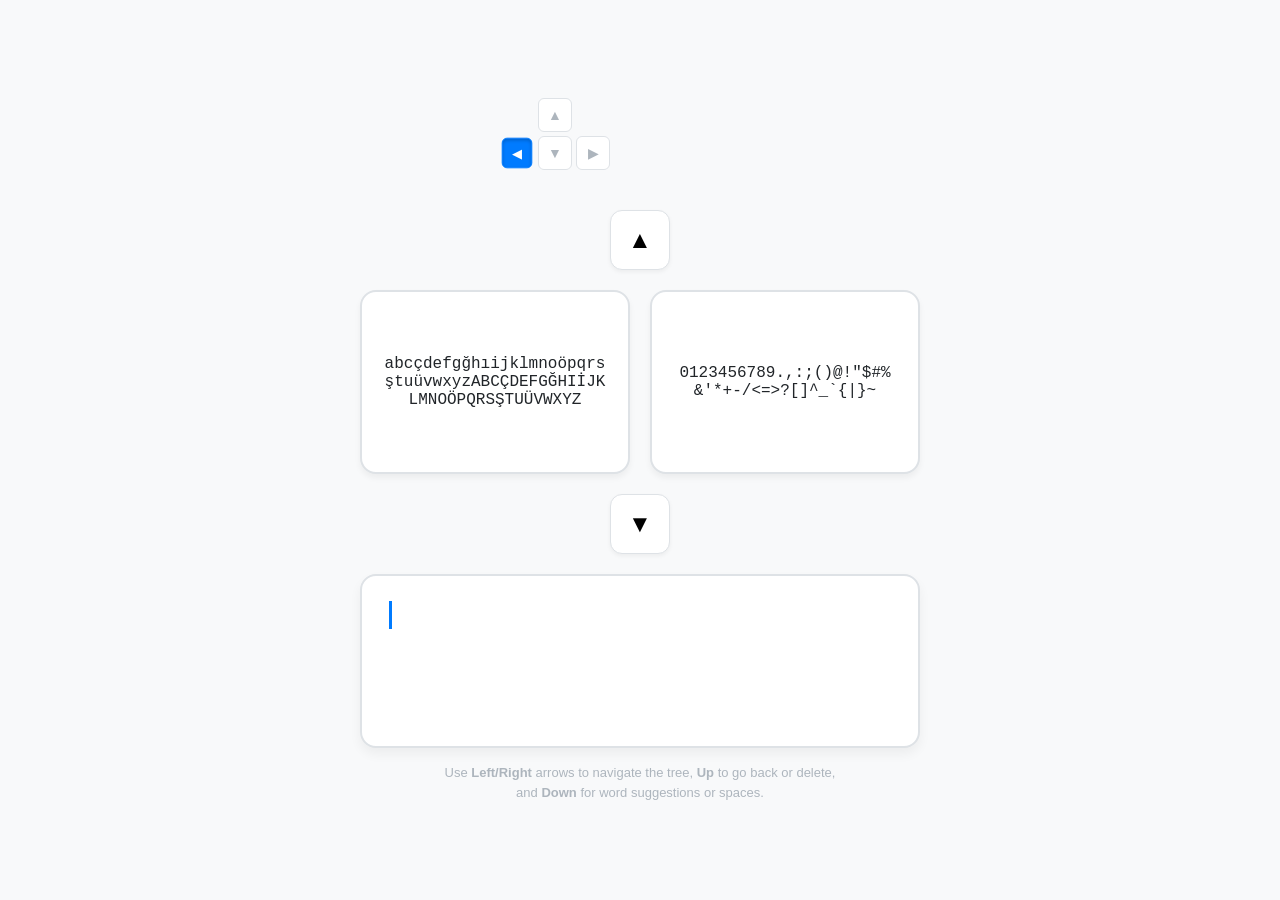
==== commit 6385528c: "ui: add English usage hints below the text area" ====
--- a/index.html
+++ b/index.html
@@ -257,7 +257,13 @@
         <div class="text-area-container" onclick="reset()">
             <span id="possible_text"></span><span id="suggestion_text"></span><span class="cursor"></span>
         </div>
+
+        <div style="margin-top: 15px; font-size: 13px; color: var(--suggestion-color); line-height: 1.5;">
+            Use <b>Left/Right</b> arrows to navigate the tree, <b>Up</b> to go back or delete,<br>
+            and <b>Down</b> for word suggestions or spaces.
+        </div>
     </div>
+
 
     <script>
         // Sample dictionary for word suggestions
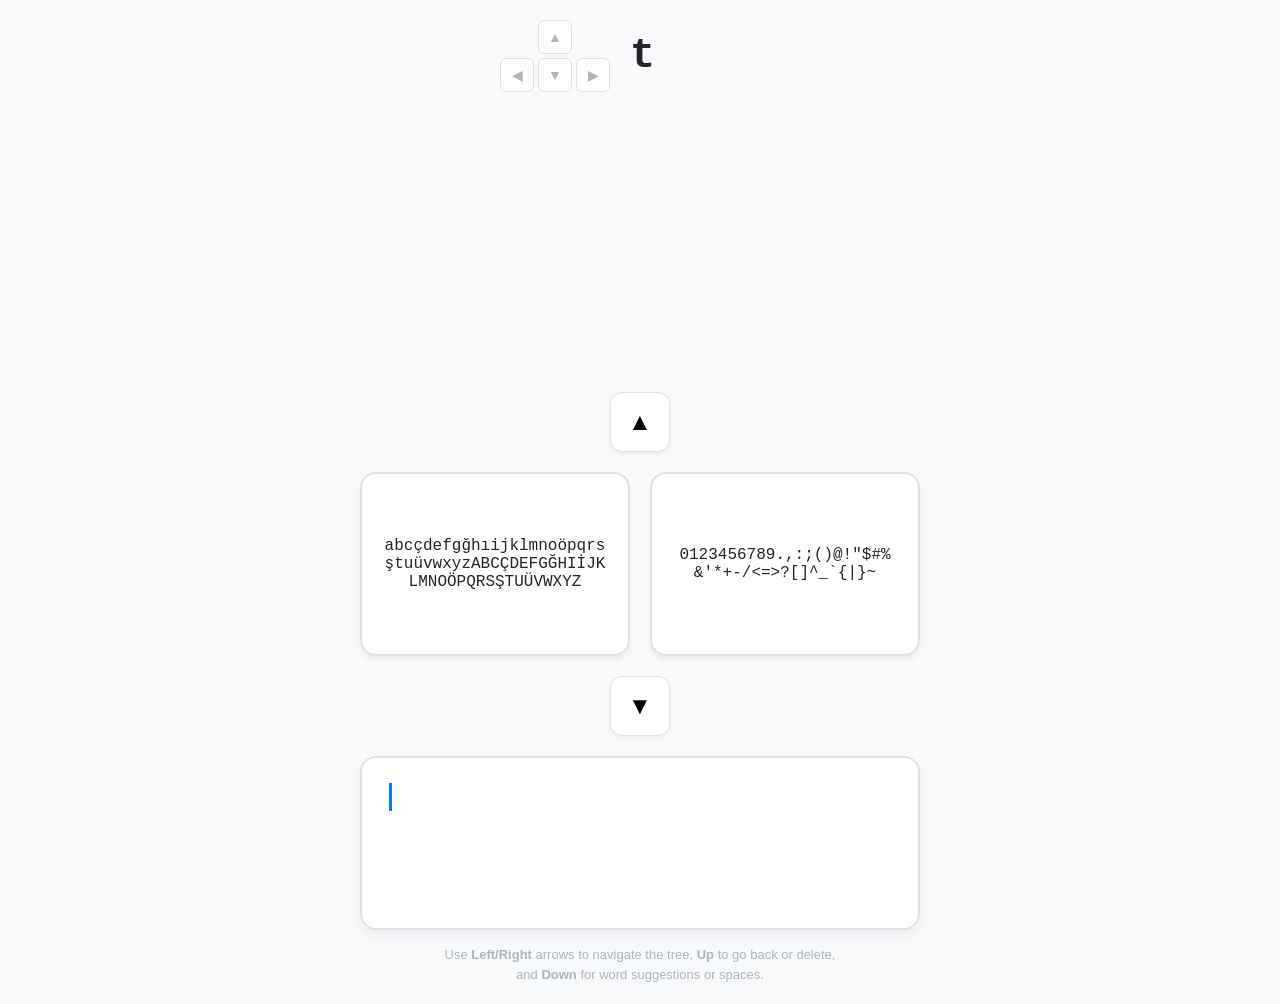
==== commit 4c9f91a6: "Update index.html" ====
--- a/index.html
+++ b/index.html
@@ -46,7 +46,7 @@
             align-items: center;
             justify-content: center;
             gap: 20px;
-            margin-bottom: 40px;
+            margin-bottom: 300px;
         }
 
         .keyboard-layout {
@@ -551,4 +551,4 @@
     </script>
 </body>
 
-</html>+</html>
